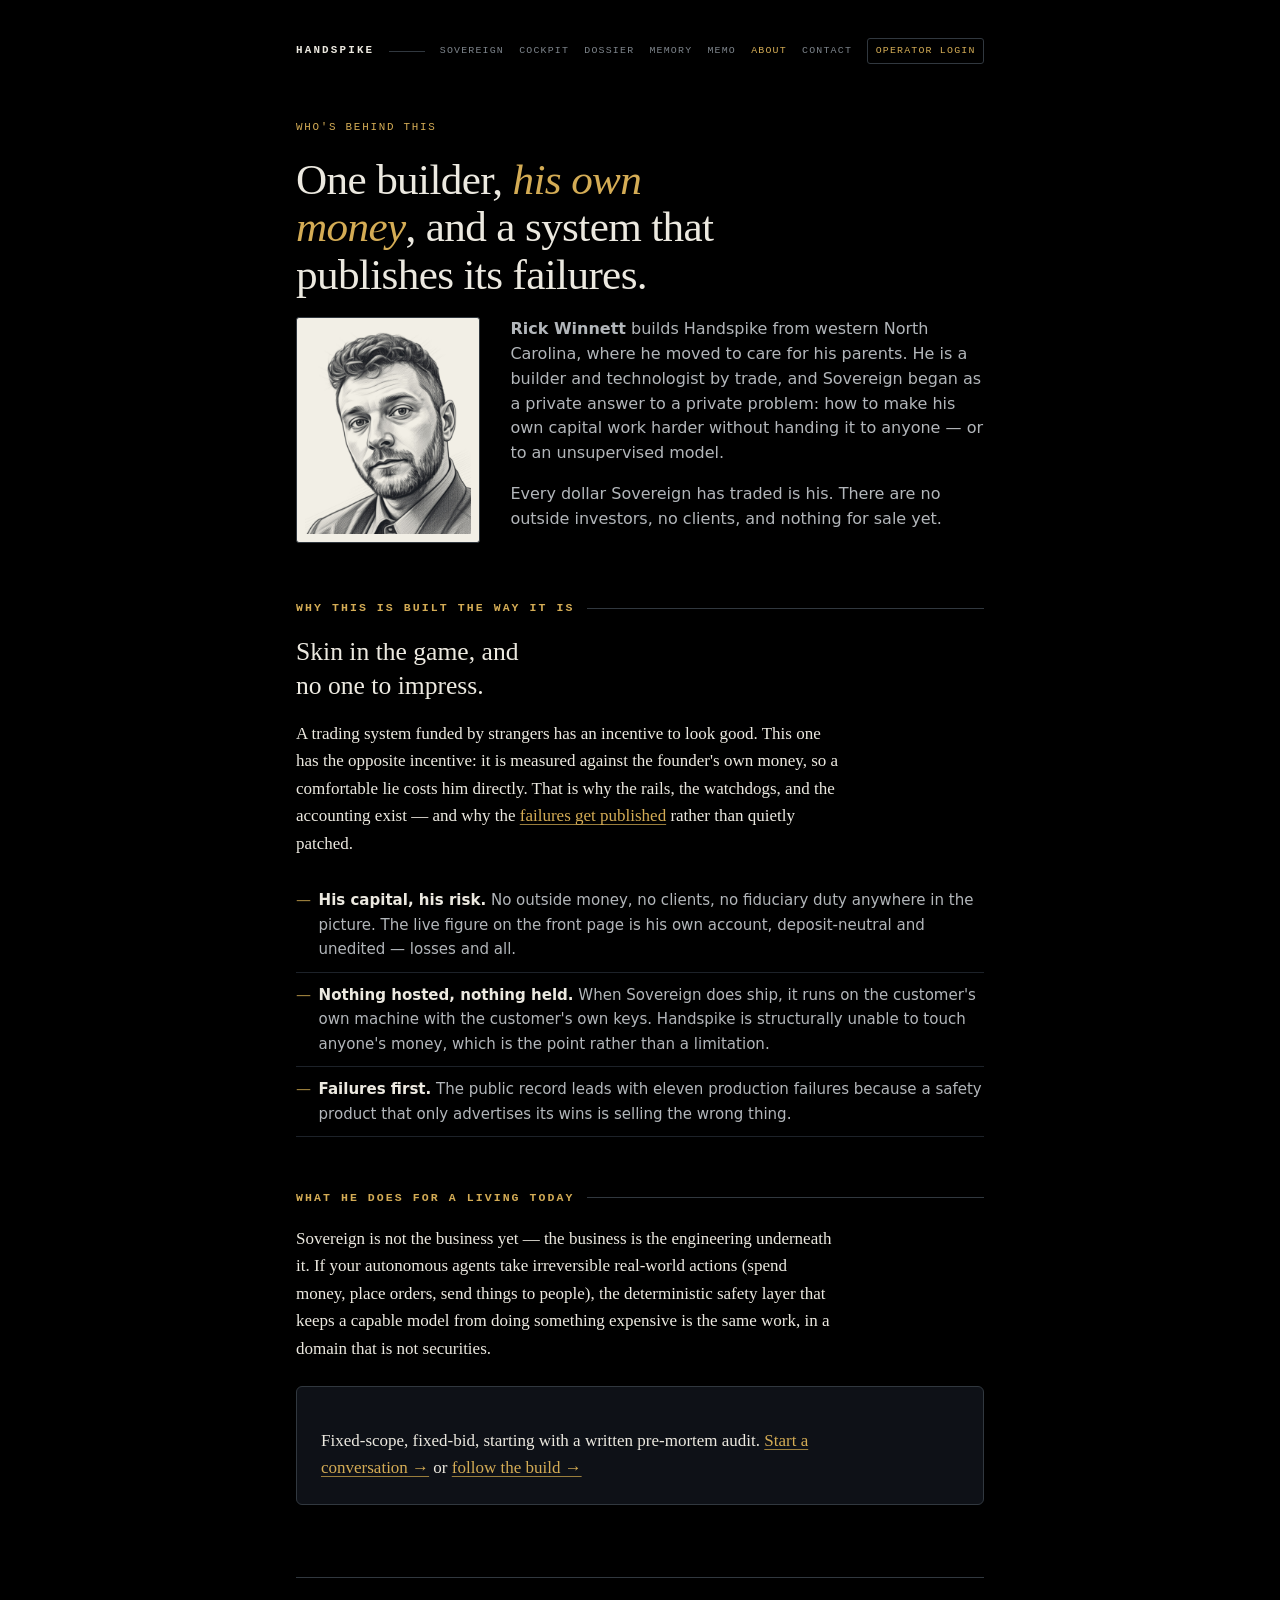
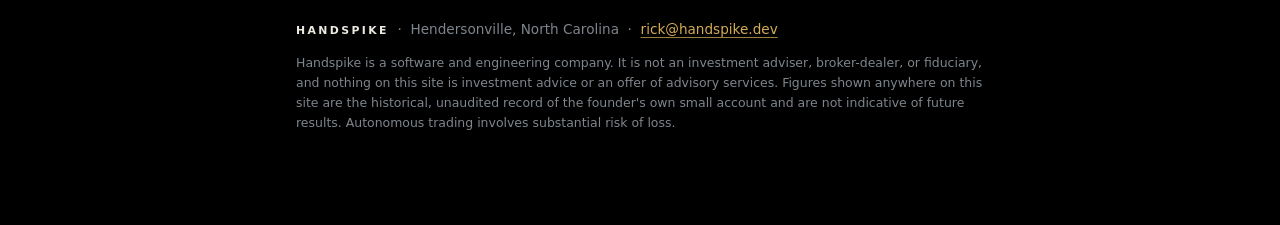
==== about.html @ ea5143a4 "site: one black ground, no light theme The site carried a cream light palette that fired off the REA" ====
<!doctype html>
<html lang="en">
<head>
<meta charset="utf-8">
<meta name="viewport" content="width=device-width, initial-scale=1">
<meta name="description" content="Who builds Handspike: one builder in western North Carolina, running Sovereign on his own money, publishing the failures.">
<meta name="author" content="Rick Winnett">
<meta property="og:title" content="Who's behind this — Handspike">
<meta property="og:description" content="One builder, his own capital, and a system that publishes its own failures.">
<meta property="og:type" content="profile">
<meta property="og:image" content="https://www.handspike.dev/img/rick-winnett.jpg">
<meta name="twitter:card" content="summary">
<link rel="icon" href="data:image/svg+xml,<svg xmlns=%22http://www.w3.org/2000/svg%22 viewBox=%220 0 100 100%22><text y=%22.9em%22 font-size=%2290%22>&#9875;</text></svg>">
<meta name="theme-color" content="#000000">
<title>Who's behind this — Handspike</title>
<style>
  /* ---------------------------------------------------------------------------
     THE GROUND IS BLACK -- one palette, no light variant, no prefers-color-scheme
     flip. This site used to carry a cream light theme that fired off the READER'S
     OS setting, which meant the owner's own machine served him a cream page while
     the cockpit, the screenshots and every design decision were dark. There is now
     exactly one look. `color-scheme:dark` is load-bearing, not decoration: without
     it a light-mode browser paints a WHITE scrollbar track and light form-control
     internals down the side of a pure-black page.

     These values are tuned FOR #000, not carried over from the old #10141a ground.
     The old --ink-3 (#6f767e) and --brass-dim (#8a7134) measured ~4.0:1 on that
     ground -- already under AA -- and dropping the ground to black without lifting
     them would have buried the footer, the smallprint and every uppercase label.
     Everything below clears 4.5:1 on black; --ink-2 clears 10:1.

     --panel is the COCKPIT's own ground (#0e1117) on purpose: a card on this site
     is the colour of the instrument it describes, and on the demo pages the
     embedded cockpit now sits flush with the chrome around it instead of floating
     on a different dark.
     --------------------------------------------------------------------------- */
  :root{
    color-scheme:dark;
    --ground:#000000;
    --panel:#0e1117;
    --ink:#ece9e0;
    --ink-2:#b2b6ba;
    --ink-3:#7e858c;
    --rule:#31383f;
    --rule-2:#1d2229;
    --brass:#d4ac55;
    --brass-dim:#9a7e3c;
    --mono-bg:#151a21;
    --measure:34rem;
  }
  ::selection{ background:var(--brass); color:#000; }
  *{ box-sizing:border-box; }
  body{
    margin:0; background:var(--ground); color:var(--ink);
    font-family:Georgia,"Iowan Old Style","Times New Roman",serif;
    font-size:17px; line-height:1.62; -webkit-font-smoothing:antialiased;
  }
  .shell{ max-width:46rem; margin:0 auto; padding:2.4rem 1.5rem 5rem; }
  p,li{ max-width:var(--measure); }
  a{ color:var(--brass); text-decoration-color:var(--brass-dim); text-underline-offset:3px; }
  a:hover{ text-decoration-thickness:2px; }

  header.mast{
    display:flex; align-items:baseline; gap:1rem; margin:0 0 3.4rem;
    font-family:ui-monospace,Consolas,"Cascadia Mono",monospace;
    font-size:.68rem; letter-spacing:.16em; text-transform:uppercase;
  }
  .mark{ color:var(--ink); font-weight:700; letter-spacing:.22em; }
  .mast .bar{ flex:1; height:1px; background:var(--rule); align-self:center; }
  .mast nav{ display:flex; gap:1.2rem; flex-wrap:wrap; }
  .mast a{ color:var(--ink-3); text-decoration:none; }
  .mast a:hover{ color:var(--brass); }
  .mast a.op{ color:var(--brass); border:1px solid var(--rule); padding:.35em .8em; border-radius:3px; }
  .mast a.op:hover{ border-color:var(--brass-dim); }

  .plate{
    font-family:ui-monospace,Consolas,"Cascadia Mono",monospace;
    font-size:.68rem; letter-spacing:.16em; text-transform:uppercase;
    color:var(--brass); margin:0 0 1.2rem;
  }
  h1{
    font-size:clamp(1.9rem,5vw,2.7rem); line-height:1.1; letter-spacing:-.015em;
    font-weight:400; margin:0 0 1.2rem; text-wrap:balance; max-width:20ch;
  }
  h1 em{ font-style:italic; color:var(--brass); }

  /* ---- the portrait ----
     Mounted like a print in a mat, not dropped in like an avatar: the drawing is a line engraving,
     and the site's whole visual argument is instrument panel and engraved plate. The paper tone is
     carried in the JPEG itself (the greyscale ramp was remapped to #1a1d21 -> #f2efe6), so the mat
     colour here only has to match it. */
  .who{ display:flex; gap:1.9rem; align-items:flex-start; flex-wrap:wrap;
        margin:0 0 2.4rem; }
  .portrait{
    flex:0 0 auto; width:11.5rem; margin:0;
    background:#f2efe6; padding:.5rem;
    border:1px solid var(--rule); border-radius:3px;
  }
  .portrait img{ display:block; width:100%; height:auto; border-radius:1px; }
  .whotext{ flex:1 1 18rem; min-width:0; }
  .whotext p:first-child{ margin-top:0; }
  .lede{ font-family:"Segoe UI",system-ui,-apple-system,sans-serif;
         font-size:1rem; color:var(--ink-2); line-height:1.55; }

  h2{
    font-family:ui-monospace,Consolas,"Cascadia Mono",monospace;
    font-size:.72rem; letter-spacing:.18em; text-transform:uppercase;
    color:var(--brass); font-weight:600; margin:3.2rem 0 1.1rem;
    display:flex; align-items:center; gap:.8rem;
  }
  h2::after{ content:""; flex:1; height:1px; background:var(--rule); }
  .big{ font-size:clamp(1.25rem,3.2vw,1.6rem); line-height:1.32; font-weight:400;
        max-width:26ch; margin:0 0 1rem; text-wrap:balance; }

  ul.rails{ list-style:none; padding:0; margin:1.3rem 0 0; }
  ul.rails li{
    padding:.68em 0 .68em 1.5em; border-bottom:1px solid var(--rule-2); position:relative;
    font-family:"Segoe UI",system-ui,sans-serif; font-size:.94rem; color:var(--ink-2);
    max-width:none;
  }
  ul.rails li::before{ content:"—"; position:absolute; left:0; color:var(--brass-dim); }
  ul.rails li strong{ color:var(--ink); font-weight:600; }

  .card{ background:var(--panel); border:1px solid var(--rule); border-radius:6px;
         padding:1.4rem 1.5rem; margin:1.5rem 0 0; }
  .card p:last-child{ margin-bottom:0; }

  footer{ margin:4.5rem 0 0; padding-top:1.6rem; border-top:1px solid var(--rule);
          font-family:"Segoe UI",system-ui,sans-serif; font-size:.85rem; color:var(--ink-3); }
  footer p{ max-width:none; }
  .fine{ font-size:.78rem; line-height:1.6; }

  @media (max-width:600px){ .mast nav{ gap:.8rem; } .shell{ padding-top:1.6rem; } }

  /* ── masthead, canonical (appended 2026-09-07 to end the per-page drift) ────────────────────
     Sized to FIT: at .62rem with .95rem gaps the eight items measure ~670px inside the 736px
     reading column, which leaves the rule bar real space instead of collapsing it to zero. */
  header.mast{ display:flex; align-items:baseline; gap:.9rem; margin:0 0 3.4rem;
    font-family:ui-monospace,Consolas,"Cascadia Mono",monospace;
    font-size:.62rem; letter-spacing:.12em; text-transform:uppercase; }
  header.mast .markwrap{ text-decoration:none; white-space:nowrap; }
  header.mast .mark{ color:var(--ink); font-weight:700; letter-spacing:.2em; font-size:.68rem; }
  /* min-width keeps the rule visible even when the row is tight — a bar that vanishes reads as a
     broken header rather than as a design that ran out of room. */
  header.mast .bar{ flex:1 1 auto; min-width:1.5rem; height:1px; background:var(--rule);
    align-self:center; }
  header.mast nav{ display:flex; gap:.95rem; flex-wrap:wrap; align-items:baseline; }
  /* nowrap is the fix for "THE / MEMO": a label may drop to the next LINE, but must never break
     in the middle of itself. */
  header.mast nav a{ color:var(--ink-3); text-decoration:none; white-space:nowrap; }
  header.mast nav a:hover{ color:var(--brass); }
  header.mast nav a.op{ color:var(--brass); border:1px solid var(--rule);
    padding:.4em .75em; border-radius:3px; }
  header.mast nav a.op:hover{ border-color:var(--brass-dim); }
  /* THE CURRENT PAGE STAYS IN THE NAV, MARKED. Both selectors, because some pages carry the class
     and some carry only the attribute. */
  header.mast nav a.cur,
  header.mast nav a[aria-current="page"]{ color:var(--brass); cursor:default; }
  @media (max-width:640px){
    header.mast{ flex-wrap:wrap; gap:.5rem; margin-bottom:2.4rem; }
    header.mast .bar{ display:none; }
    header.mast nav{ gap:.8rem .85rem; width:100%; }
  }
</style>
</head>
<body>
<div class="shell">

<header class="mast">
  <a href="/" class="markwrap"><span class="mark">HANDSPIKE</span></a>
  <span class="bar"></span>
  <nav>
    <a href="/">Sovereign</a>
    <a href="/demo/cockpit.html">Cockpit</a>
    <a href="/demo/dossier.html">Dossier</a>
    <a href="/demo/memory.html">Memory</a>
    <a href="/eleven-failures.html">Memo</a>
    <a href="/about.html" aria-current="page" class="cur">About</a>
    <a href="/contact.html">Contact</a>
    <a class="op" href="/login.html">Operator&nbsp;login</a>
  </nav>
</header>

<p class="plate">Who's behind this</p>
<h1>One builder, <em>his own money</em>, and a system that publishes its failures.</h1>

<div class="who">
  <!-- The alt text carries "portrait study" deliberately: a reader on a screen reader should learn
       this is a drawing, not a photograph, the same way a sighted reader can see it at a glance. -->
  <figure class="portrait">
    <img src="/img/rick-winnett.jpg" width="900" height="1125" decoding="async"
         alt="Rick Winnett, as a fine-line pen-and-ink portrait study: short curly hair, a full beard, an open collar under a jacket.">
  </figure>
  <div class="whotext">
    <p class="lede"><strong>Rick Winnett</strong> builds Handspike from western North Carolina,
    where he moved to care for his parents. He is a builder and technologist by trade, and Sovereign
    began as a private answer to a private problem: how to make his own capital work harder without
    handing it to anyone — or to an unsupervised model.</p>
    <p class="lede">Every dollar Sovereign has traded is his. There are no outside investors, no
    clients, and nothing for sale yet.</p>
  </div>
</div>

<section>
  <h2>Why this is built the way it is</h2>
  <p class="big">Skin in the game, and no one to impress.</p>
  <p>A trading system funded by strangers has an incentive to look good. This one has the opposite
  incentive: it is measured against the founder's own money, so a comfortable lie costs him
  directly. That is why the rails, the watchdogs, and the accounting exist — and why the
  <a href="/eleven-failures.html">failures get published</a> rather than quietly patched.</p>
  <ul class="rails">
    <li><strong>His capital, his risk.</strong> No outside money, no clients, no fiduciary duty
        anywhere in the picture. The live figure on the front page is his own account, deposit-neutral
        and unedited — losses and all.</li>
    <li><strong>Nothing hosted, nothing held.</strong> When Sovereign does ship, it runs on the
        customer's own machine with the customer's own keys. Handspike is structurally unable to
        touch anyone's money, which is the point rather than a limitation.</li>
    <li><strong>Failures first.</strong> The public record leads with eleven production failures
        because a safety product that only advertises its wins is selling the wrong thing.</li>
  </ul>
</section>

<section>
  <h2>What he does for a living today</h2>
  <p>Sovereign is not the business yet — the business is the engineering underneath it. If your
  autonomous agents take irreversible real-world actions (spend money, place orders, send things to
  people), the deterministic safety layer that keeps a capable model from doing something expensive
  is the same work, in a domain that is not securities.</p>
  <div class="card">
    <p>Fixed-scope, fixed-bid, starting with a written pre-mortem audit.
    <a href="/contact.html">Start a conversation&nbsp;&rarr;</a> or
    <a href="/signup.html">follow the build&nbsp;&rarr;</a></p>
  </div>
</section>

<footer>
  <p><span class="mark" style="font-size:.68rem;">HANDSPIKE</span> &nbsp;·&nbsp; Hendersonville, North Carolina &nbsp;·&nbsp; <a href="mailto:rick@handspike.dev">rick@handspike.dev</a></p>
  <p class="fine">Handspike is a software and engineering company. It is not an investment adviser,
  broker-dealer, or fiduciary, and nothing on this site is investment advice or an offer of advisory
  services. Figures shown anywhere on this site are the historical, unaudited record of the founder's
  own small account and are not indicative of future results. Autonomous trading involves substantial
  risk of loss.</p>
</footer>

</div>
</body>
</html>
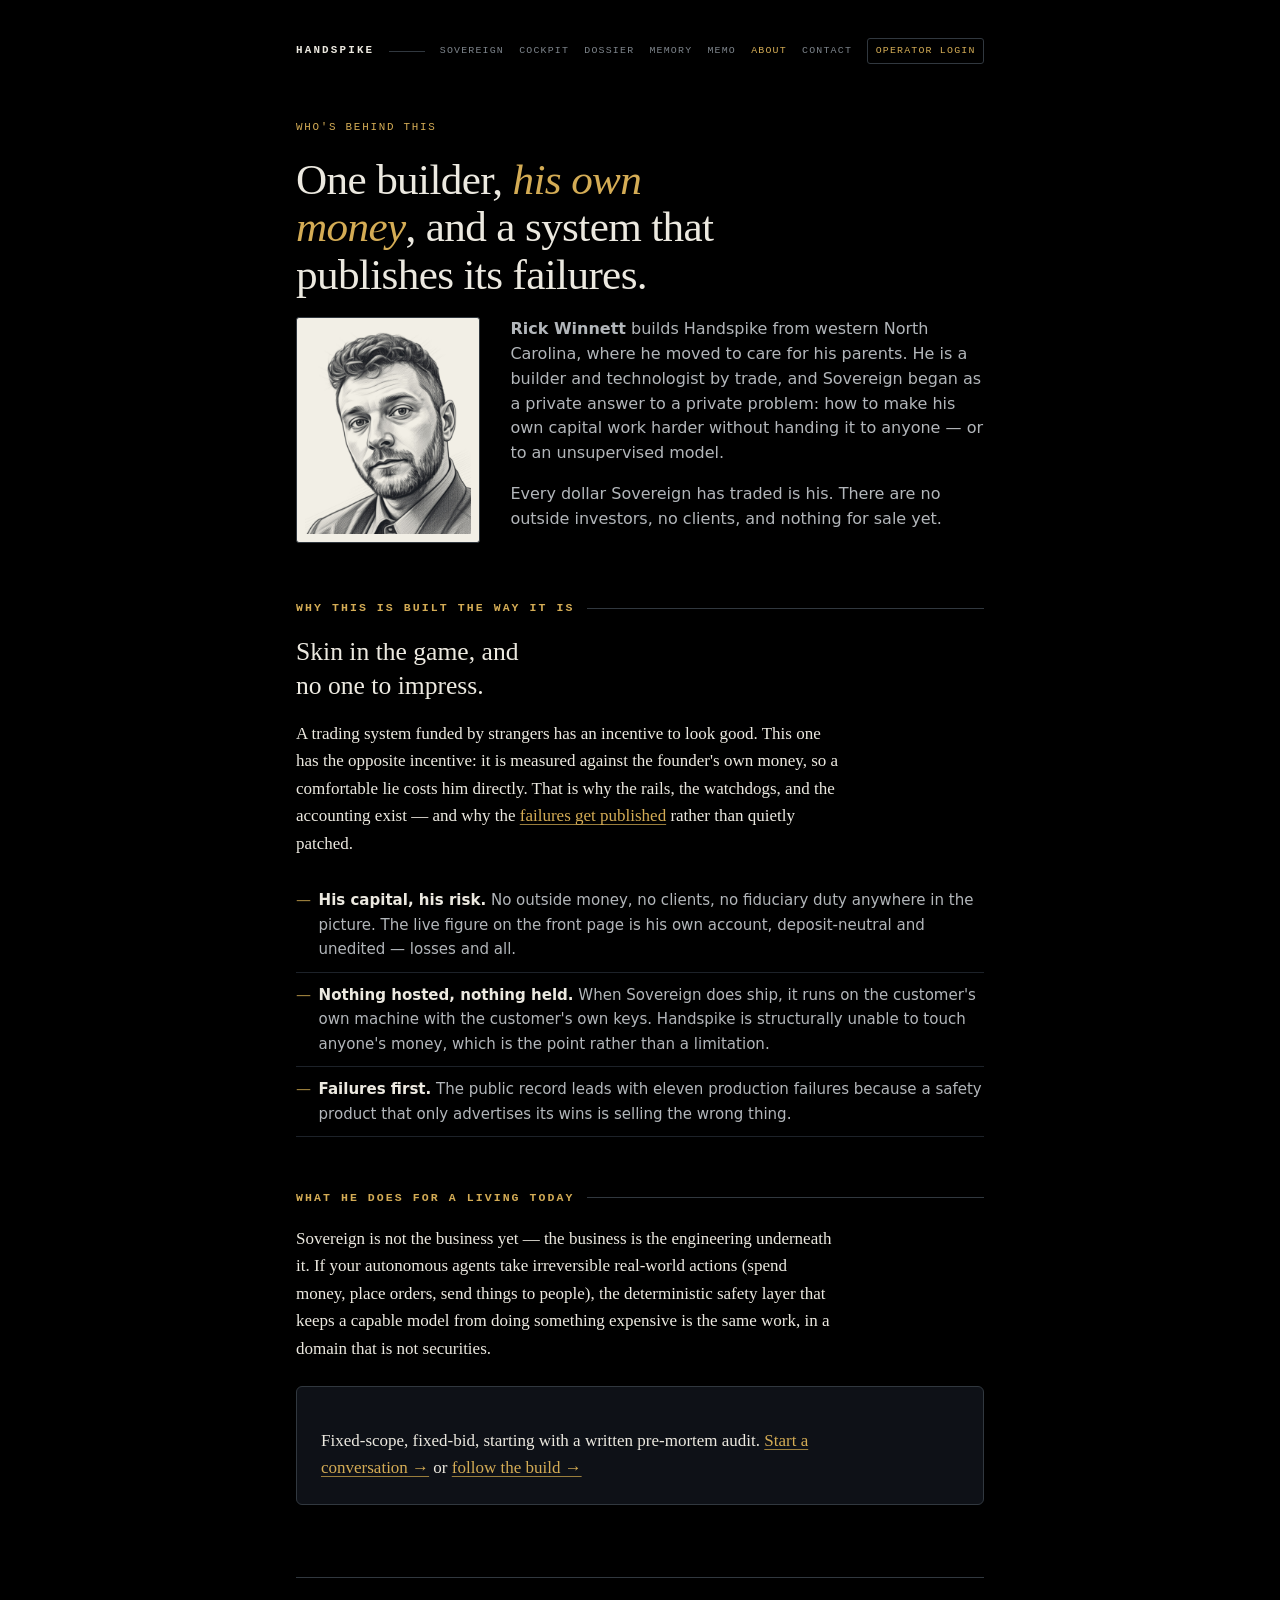
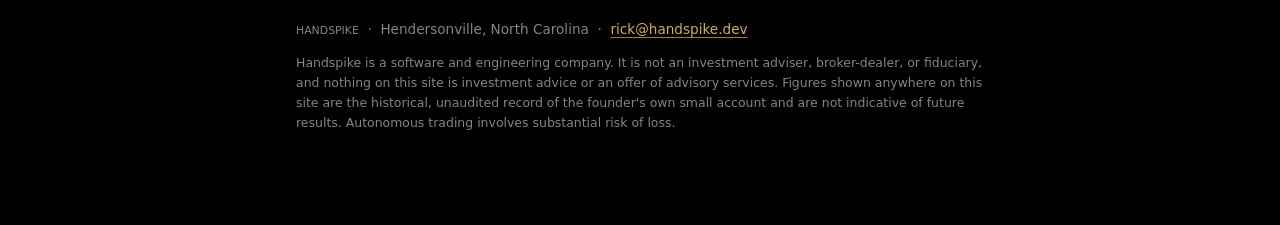
==== commit 0da9884c: "site: extract the shared chrome to site.css Every page carried its own copy of the palette, the rese" ====
--- a/about.html
+++ b/about.html
@@ -13,65 +13,8 @@
 <link rel="icon" href="data:image/svg+xml,<svg xmlns=%22http://www.w3.org/2000/svg%22 viewBox=%220 0 100 100%22><text y=%22.9em%22 font-size=%2290%22>&#9875;</text></svg>">
 <meta name="theme-color" content="#000000">
 <title>Who's behind this — Handspike</title>
+<link rel="stylesheet" href="/site.css">
 <style>
-  /* ---------------------------------------------------------------------------
-     THE GROUND IS BLACK -- one palette, no light variant, no prefers-color-scheme
-     flip. This site used to carry a cream light theme that fired off the READER'S
-     OS setting, which meant the owner's own machine served him a cream page while
-     the cockpit, the screenshots and every design decision were dark. There is now
-     exactly one look. `color-scheme:dark` is load-bearing, not decoration: without
-     it a light-mode browser paints a WHITE scrollbar track and light form-control
-     internals down the side of a pure-black page.
-
-     These values are tuned FOR #000, not carried over from the old #10141a ground.
-     The old --ink-3 (#6f767e) and --brass-dim (#8a7134) measured ~4.0:1 on that
-     ground -- already under AA -- and dropping the ground to black without lifting
-     them would have buried the footer, the smallprint and every uppercase label.
-     Everything below clears 4.5:1 on black; --ink-2 clears 10:1.
-
-     --panel is the COCKPIT's own ground (#0e1117) on purpose: a card on this site
-     is the colour of the instrument it describes, and on the demo pages the
-     embedded cockpit now sits flush with the chrome around it instead of floating
-     on a different dark.
-     --------------------------------------------------------------------------- */
-  :root{
-    color-scheme:dark;
-    --ground:#000000;
-    --panel:#0e1117;
-    --ink:#ece9e0;
-    --ink-2:#b2b6ba;
-    --ink-3:#7e858c;
-    --rule:#31383f;
-    --rule-2:#1d2229;
-    --brass:#d4ac55;
-    --brass-dim:#9a7e3c;
-    --mono-bg:#151a21;
-    --measure:34rem;
-  }
-  ::selection{ background:var(--brass); color:#000; }
-  *{ box-sizing:border-box; }
-  body{
-    margin:0; background:var(--ground); color:var(--ink);
-    font-family:Georgia,"Iowan Old Style","Times New Roman",serif;
-    font-size:17px; line-height:1.62; -webkit-font-smoothing:antialiased;
-  }
-  .shell{ max-width:46rem; margin:0 auto; padding:2.4rem 1.5rem 5rem; }
-  p,li{ max-width:var(--measure); }
-  a{ color:var(--brass); text-decoration-color:var(--brass-dim); text-underline-offset:3px; }
-  a:hover{ text-decoration-thickness:2px; }
-
-  header.mast{
-    display:flex; align-items:baseline; gap:1rem; margin:0 0 3.4rem;
-    font-family:ui-monospace,Consolas,"Cascadia Mono",monospace;
-    font-size:.68rem; letter-spacing:.16em; text-transform:uppercase;
-  }
-  .mark{ color:var(--ink); font-weight:700; letter-spacing:.22em; }
-  .mast .bar{ flex:1; height:1px; background:var(--rule); align-self:center; }
-  .mast nav{ display:flex; gap:1.2rem; flex-wrap:wrap; }
-  .mast a{ color:var(--ink-3); text-decoration:none; }
-  .mast a:hover{ color:var(--brass); }
-  .mast a.op{ color:var(--brass); border:1px solid var(--rule); padding:.35em .8em; border-radius:3px; }
-  .mast a.op:hover{ border-color:var(--brass-dim); }
 
   .plate{
     font-family:ui-monospace,Consolas,"Cascadia Mono",monospace;
@@ -125,43 +68,9 @@
          padding:1.4rem 1.5rem; margin:1.5rem 0 0; }
   .card p:last-child{ margin-bottom:0; }
 
-  footer{ margin:4.5rem 0 0; padding-top:1.6rem; border-top:1px solid var(--rule);
-          font-family:"Segoe UI",system-ui,sans-serif; font-size:.85rem; color:var(--ink-3); }
-  footer p{ max-width:none; }
-  .fine{ font-size:.78rem; line-height:1.6; }
+  @media (max-width:600px){ .shell{ padding-top:1.6rem; } }
 
-  @media (max-width:600px){ .mast nav{ gap:.8rem; } .shell{ padding-top:1.6rem; } }
-
-  /* ── masthead, canonical (appended 2026-09-07 to end the per-page drift) ────────────────────
-     Sized to FIT: at .62rem with .95rem gaps the eight items measure ~670px inside the 736px
-     reading column, which leaves the rule bar real space instead of collapsing it to zero. */
-  header.mast{ display:flex; align-items:baseline; gap:.9rem; margin:0 0 3.4rem;
-    font-family:ui-monospace,Consolas,"Cascadia Mono",monospace;
-    font-size:.62rem; letter-spacing:.12em; text-transform:uppercase; }
-  header.mast .markwrap{ text-decoration:none; white-space:nowrap; }
-  header.mast .mark{ color:var(--ink); font-weight:700; letter-spacing:.2em; font-size:.68rem; }
-  /* min-width keeps the rule visible even when the row is tight — a bar that vanishes reads as a
-     broken header rather than as a design that ran out of room. */
-  header.mast .bar{ flex:1 1 auto; min-width:1.5rem; height:1px; background:var(--rule);
-    align-self:center; }
-  header.mast nav{ display:flex; gap:.95rem; flex-wrap:wrap; align-items:baseline; }
-  /* nowrap is the fix for "THE / MEMO": a label may drop to the next LINE, but must never break
-     in the middle of itself. */
-  header.mast nav a{ color:var(--ink-3); text-decoration:none; white-space:nowrap; }
-  header.mast nav a:hover{ color:var(--brass); }
-  header.mast nav a.op{ color:var(--brass); border:1px solid var(--rule);
-    padding:.4em .75em; border-radius:3px; }
-  header.mast nav a.op:hover{ border-color:var(--brass-dim); }
-  /* THE CURRENT PAGE STAYS IN THE NAV, MARKED. Both selectors, because some pages carry the class
-     and some carry only the attribute. */
-  header.mast nav a.cur,
-  header.mast nav a[aria-current="page"]{ color:var(--brass); cursor:default; }
-  @media (max-width:640px){
-    header.mast{ flex-wrap:wrap; gap:.5rem; margin-bottom:2.4rem; }
-    header.mast .bar{ display:none; }
-    header.mast nav{ gap:.8rem .85rem; width:100%; }
-  }
-</style>
+                      </style>
 </head>
 <body>
 <div class="shell">
--- a/site.css
+++ b/site.css
@@ -0,0 +1,106 @@
+/* ==================================================================================================
+   site.css — THE SHARED CHROME FOR handspike.dev
+   ==================================================================================================
+
+   WHY THIS FILE EXISTS. Every page used to carry its own copy of the palette, the reset, the body
+   rules, the masthead and the footer inline. Ten copies of one design, and they drifted — the
+   masthead broke twice for exactly that reason. The 2026-09-07 fix appended a block labelled
+   "masthead, canonical (appended to end the per-page drift)" to all ten pages, but never deleted the
+   older masthead it was overriding, so each page then carried TWO mastheads: a dead `.mast`-prefixed
+   layer and the live `header.mast` one on top of it. `header.mast{` appeared SEVENTEEN times across
+   ten files. Extracting it here was the only way to make "canonical" true rather than aspirational.
+
+   THE RULE THIS FILE ESTABLISHES: chrome lives here, page-specific styling stays inline. This is
+   linked BEFORE each page's own <style>, so anything a page genuinely needs to differ on it simply
+   restates — no !important, no specificity games. Three pages legitimately differ and do exactly
+   that: login re-centres <body> as a grid and re-sizes .fine, and eleven-failures.html carries its
+   own accent (--signal) and a taller .shell.
+
+   WHAT MUST NOT HAPPEN AGAIN: do not paste a masthead into a page. If the header needs to change, it
+   changes HERE, once. A rule in this file that a page overrides is fine and visible; a second copy of
+   this file's rules inside a page is the defect that cost two outages.
+   ================================================================================================== */
+
+/* --------------------------------------------------------------------------------------------------
+   THE GROUND IS BLACK — one palette, no light variant, no prefers-color-scheme flip. The site used to
+   carry a cream light theme wired to the READER's OS setting, so the owner's own machine served him a
+   cream page while the cockpit and every screenshot were dark. There is now exactly one look.
+
+   `color-scheme:dark` is load-bearing, not decoration: without it a light-mode browser paints a WHITE
+   scrollbar track and light form-control internals down the side of a pure-black page.
+
+   These values are tuned FOR #000, not carried over from the old #10141a ground. The old --ink-3
+   (#6f767e) and --brass-dim (#8a7134) measured ~4.0:1 on that ground — already under AA — and
+   dropping the ground to black without lifting them would have buried the footer, the smallprint and
+   every uppercase label. Everything below clears 4.5:1 on black; --ink-2 clears 10:1.
+
+   --panel is the COCKPIT's own ground (#0e1117) on purpose: a card on this site is the colour of the
+   instrument it describes, and on the demo pages the embedded cockpit sits flush with the chrome
+   around it instead of floating on a different dark.
+   -------------------------------------------------------------------------------------------------- */
+:root{
+  color-scheme:dark;
+  --ground:#000000;
+  --panel:#0e1117;
+  --ink:#ece9e0;
+  --ink-2:#b2b6ba;
+  --ink-3:#7e858c;
+  --rule:#31383f;
+  --rule-2:#1d2229;
+  --brass:#d4ac55;
+  --brass-dim:#9a7e3c;
+  --mono-bg:#151a21;
+  --measure:34rem;
+}
+::selection{ background:var(--brass); color:#000; }
+
+*{ box-sizing:border-box; }
+
+body{
+  margin:0; background:var(--ground); color:var(--ink);
+  font-family:Georgia,"Iowan Old Style","Times New Roman",serif;
+  font-size:17px; line-height:1.62;
+  -webkit-font-smoothing:antialiased;
+}
+.shell{ max-width:46rem; margin:0 auto; padding:2.4rem 1.5rem 5rem; }
+p,li{ max-width:var(--measure); }
+a{ color:var(--brass); text-decoration-color:var(--brass-dim); text-underline-offset:3px; }
+a:hover{ text-decoration-thickness:2px; }
+
+/* --------------------------------------------------------------------------------------------------
+   MASTHEAD — canonical, and now canonical in the only sense that matters: there is one copy.
+   Sized to FIT: at .62rem with .95rem gaps the eight items measure ~670px inside the 736px reading
+   column, which leaves the rule bar real space instead of collapsing it to zero.
+   -------------------------------------------------------------------------------------------------- */
+header.mast{ display:flex; align-items:baseline; gap:.9rem; margin:0 0 3.4rem;
+  font-family:ui-monospace,Consolas,"Cascadia Mono",monospace;
+  font-size:.62rem; letter-spacing:.12em; text-transform:uppercase; }
+header.mast .markwrap{ text-decoration:none; white-space:nowrap; }
+header.mast .mark{ color:var(--ink); font-weight:700; letter-spacing:.2em; font-size:.68rem; }
+/* min-width keeps the rule visible even when the row is tight — a bar that vanishes reads as a broken
+   header rather than as a design that ran out of room. */
+header.mast .bar{ flex:1 1 auto; min-width:1.5rem; height:1px; background:var(--rule);
+  align-self:center; }
+header.mast nav{ display:flex; gap:.95rem; flex-wrap:wrap; align-items:baseline; }
+/* nowrap is the fix for "THE / MEMO": a label may drop to the next LINE, but must never break in the
+   middle of itself. */
+header.mast nav a{ color:var(--ink-3); text-decoration:none; white-space:nowrap; }
+header.mast nav a:hover{ color:var(--brass); }
+header.mast nav a.op{ color:var(--brass); border:1px solid var(--rule);
+  padding:.4em .75em; border-radius:3px; }
+header.mast nav a.op:hover{ border-color:var(--brass-dim); }
+/* THE CURRENT PAGE STAYS IN THE NAV, MARKED. Both selectors, because some pages carry the class and
+   some carry only the attribute. */
+header.mast nav a.cur,
+header.mast nav a[aria-current="page"]{ color:var(--brass); cursor:default; }
+@media (max-width:640px){
+  header.mast{ flex-wrap:wrap; gap:.5rem; margin-bottom:2.4rem; }
+  header.mast .bar{ display:none; }
+  header.mast nav{ gap:.8rem .85rem; width:100%; }
+}
+
+/* ---- footer ---- */
+footer{ margin:4.5rem 0 0; padding-top:1.6rem; border-top:1px solid var(--rule);
+        font-family:"Segoe UI",system-ui,sans-serif; font-size:.85rem; color:var(--ink-3); }
+footer p{ max-width:none; }
+.fine{ font-size:.78rem; line-height:1.6; }
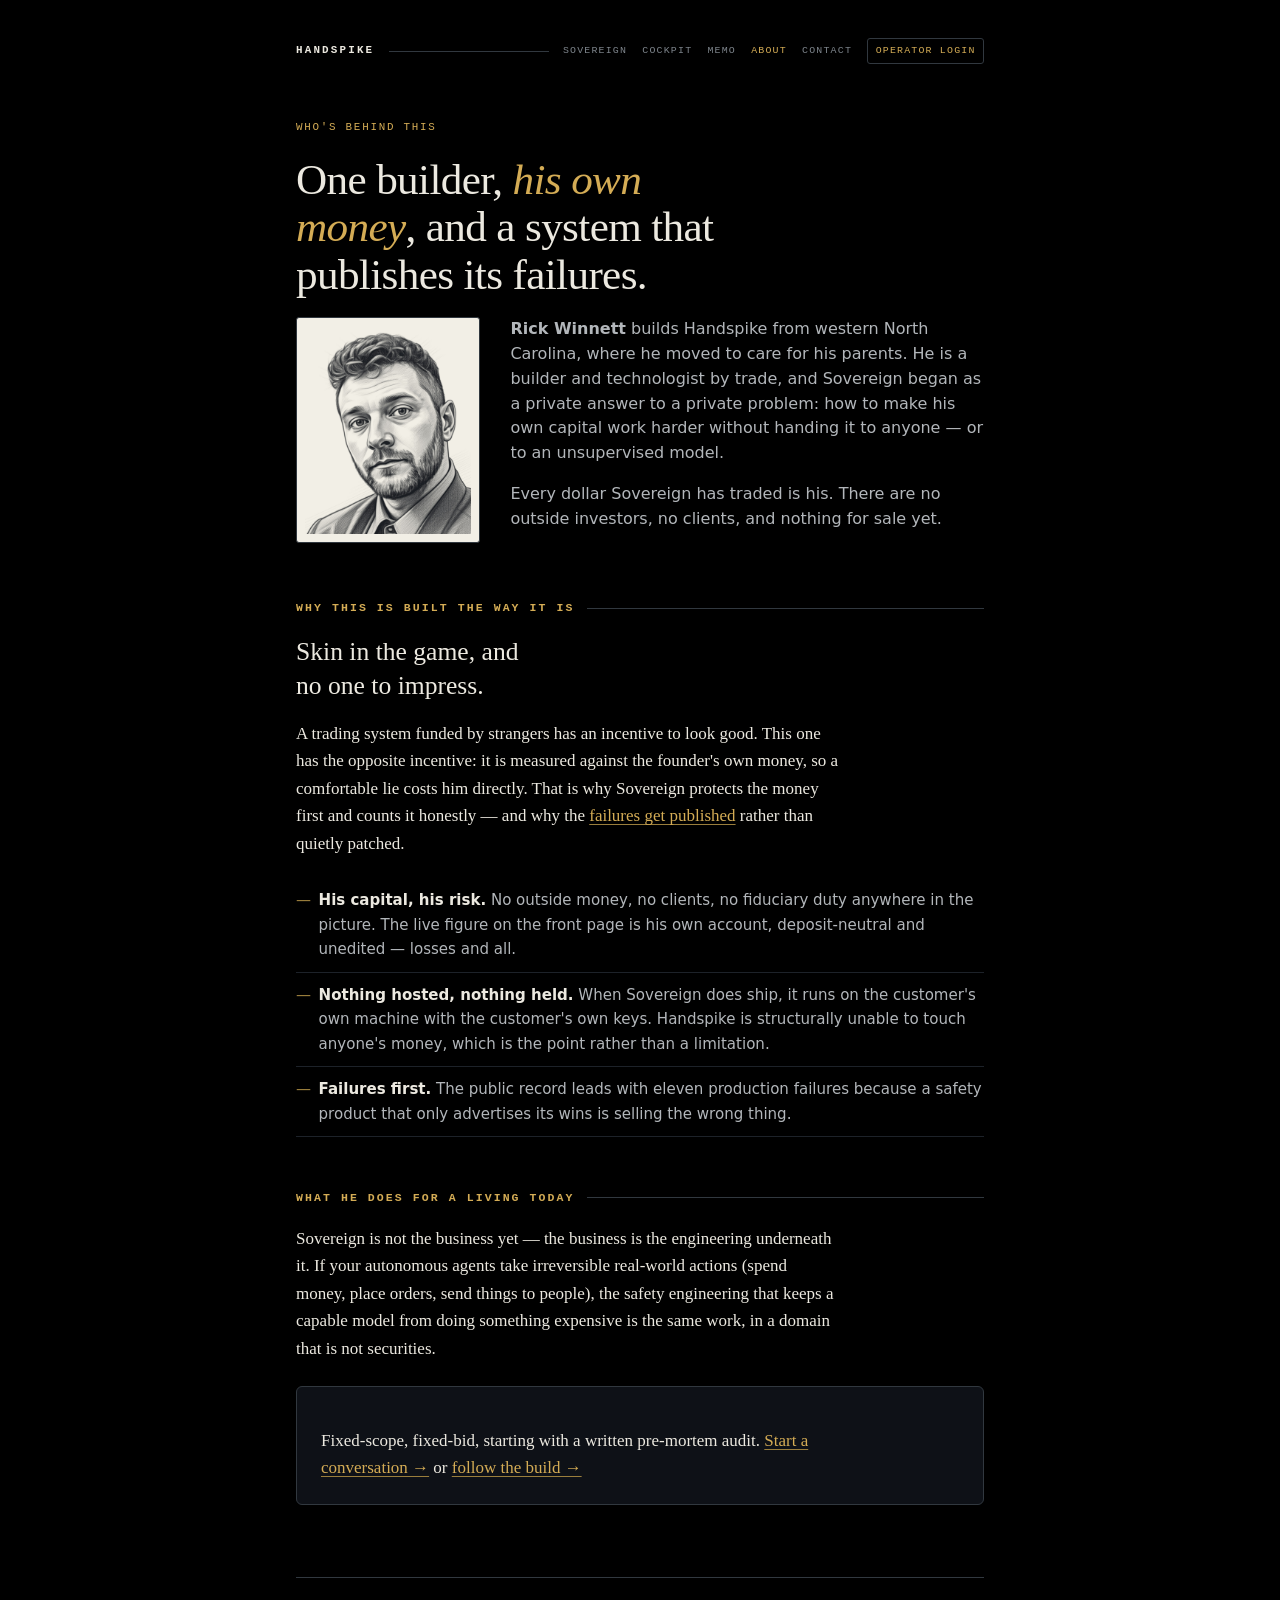
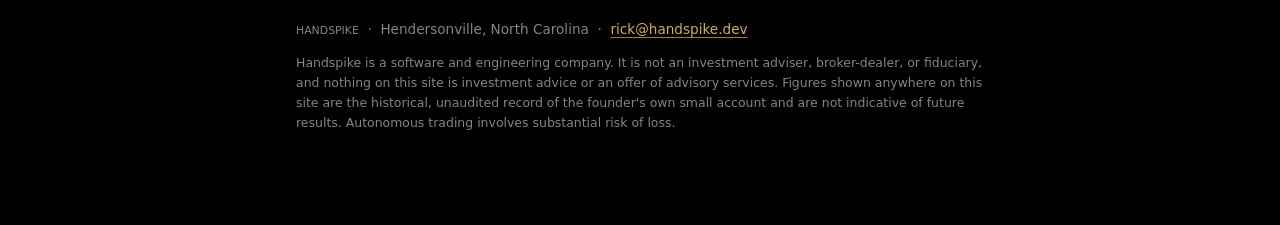
==== commit 490a99af: "Handspike site (history consolidated 2026-10-11 by the owner's word: earlier revisions carried dolla" ====
--- a/about.html
+++ b/about.html
@@ -10,7 +10,7 @@
 <meta property="og:type" content="profile">
 <meta property="og:image" content="https://www.handspike.dev/img/rick-winnett.jpg">
 <meta name="twitter:card" content="summary">
-<link rel="icon" href="data:image/svg+xml,<svg xmlns=%22http://www.w3.org/2000/svg%22 viewBox=%220 0 100 100%22><text y=%22.9em%22 font-size=%2290%22>&#9875;</text></svg>">
+<link rel="icon" href="data:image/svg+xml,<svg xmlns=%22http://www.w3.org/2000/svg%22 viewBox=%220 0 100 100%22><path d=%22M18 12h16v30h32V12h16v76H66V58H34v30H18z%22 fill=%22%232f6fed%22/></svg>">
 <meta name="theme-color" content="#000000">
 <title>Who's behind this — Handspike</title>
 <link rel="stylesheet" href="/site.css">
@@ -81,8 +81,6 @@
   <nav>
     <a href="/">Sovereign</a>
     <a href="/demo/cockpit.html">Cockpit</a>
-    <a href="/demo/dossier.html">Dossier</a>
-    <a href="/demo/memory.html">Memory</a>
     <a href="/eleven-failures.html">Memo</a>
     <a href="/about.html" aria-current="page" class="cur">About</a>
     <a href="/contact.html">Contact</a>
@@ -115,7 +113,7 @@
   <p class="big">Skin in the game, and no one to impress.</p>
   <p>A trading system funded by strangers has an incentive to look good. This one has the opposite
   incentive: it is measured against the founder's own money, so a comfortable lie costs him
-  directly. That is why the rails, the watchdogs, and the accounting exist — and why the
+  directly. That is why Sovereign protects the money first and counts it honestly — and why the
   <a href="/eleven-failures.html">failures get published</a> rather than quietly patched.</p>
   <ul class="rails">
     <li><strong>His capital, his risk.</strong> No outside money, no clients, no fiduciary duty
@@ -133,7 +131,7 @@
   <h2>What he does for a living today</h2>
   <p>Sovereign is not the business yet — the business is the engineering underneath it. If your
   autonomous agents take irreversible real-world actions (spend money, place orders, send things to
-  people), the deterministic safety layer that keeps a capable model from doing something expensive
+  people), the safety engineering that keeps a capable model from doing something expensive
   is the same work, in a domain that is not securities.</p>
   <div class="card">
     <p>Fixed-scope, fixed-bid, starting with a written pre-mortem audit.
@@ -143,7 +141,7 @@
 </section>
 
 <footer>
-  <p><span class="mark" style="font-size:.68rem;">HANDSPIKE</span> &nbsp;·&nbsp; Hendersonville, North Carolina &nbsp;·&nbsp; <a href="mailto:rick@handspike.dev">rick@handspike.dev</a></p>
+  <p><span class="mark" style="font-size:.68rem;">HANDSPIKE</span> &nbsp;·&nbsp; Hendersonville, North Carolina &nbsp;·&nbsp; <a href="mailto:rick@handspike.dev">rick@handspike.dev</a><span id="visitors" hidden></span></p>
   <p class="fine">Handspike is a software and engineering company. It is not an investment adviser,
   broker-dealer, or fiduciary, and nothing on this site is investment advice or an offer of advisory
   services. Figures shown anywhere on this site are the historical, unaudited record of the founder's
@@ -152,5 +150,6 @@
 </footer>
 
 </div>
+<script src="/visitors.js" defer></script>
 </body>
 </html>
--- a/site.css
+++ b/site.css
@@ -103,4 +103,18 @@
 footer{ margin:4.5rem 0 0; padding-top:1.6rem; border-top:1px solid var(--rule);
         font-family:"Segoe UI",system-ui,sans-serif; font-size:.85rem; color:var(--ink-3); }
 footer p{ max-width:none; }
+
+/* The visitor count, appended to the colophon line by visitors.js. It inherits the footer's colour
+   and size on purpose — this is a footnote about the site, not a metric about the account, and
+   nothing here should compete with the live return badge at the top of the page.
+
+   tabular-nums is the one thing it genuinely needs: the figure grows a digit at a time and, in a
+   proportional face, "1,199" and "1,200" are different widths. Every page load would nudge the line
+   ending sideways.
+
+   It carries the `hidden` attribute in the markup and only ever loses it once a real number has
+   arrived, so a page whose counter is unreachable renders as though the counter were never there. */
+#visitors{ font-variant-numeric:tabular-nums; cursor:help; }
+#visitors[hidden]{ display:none; }
+
 .fine{ font-size:.78rem; line-height:1.6; }
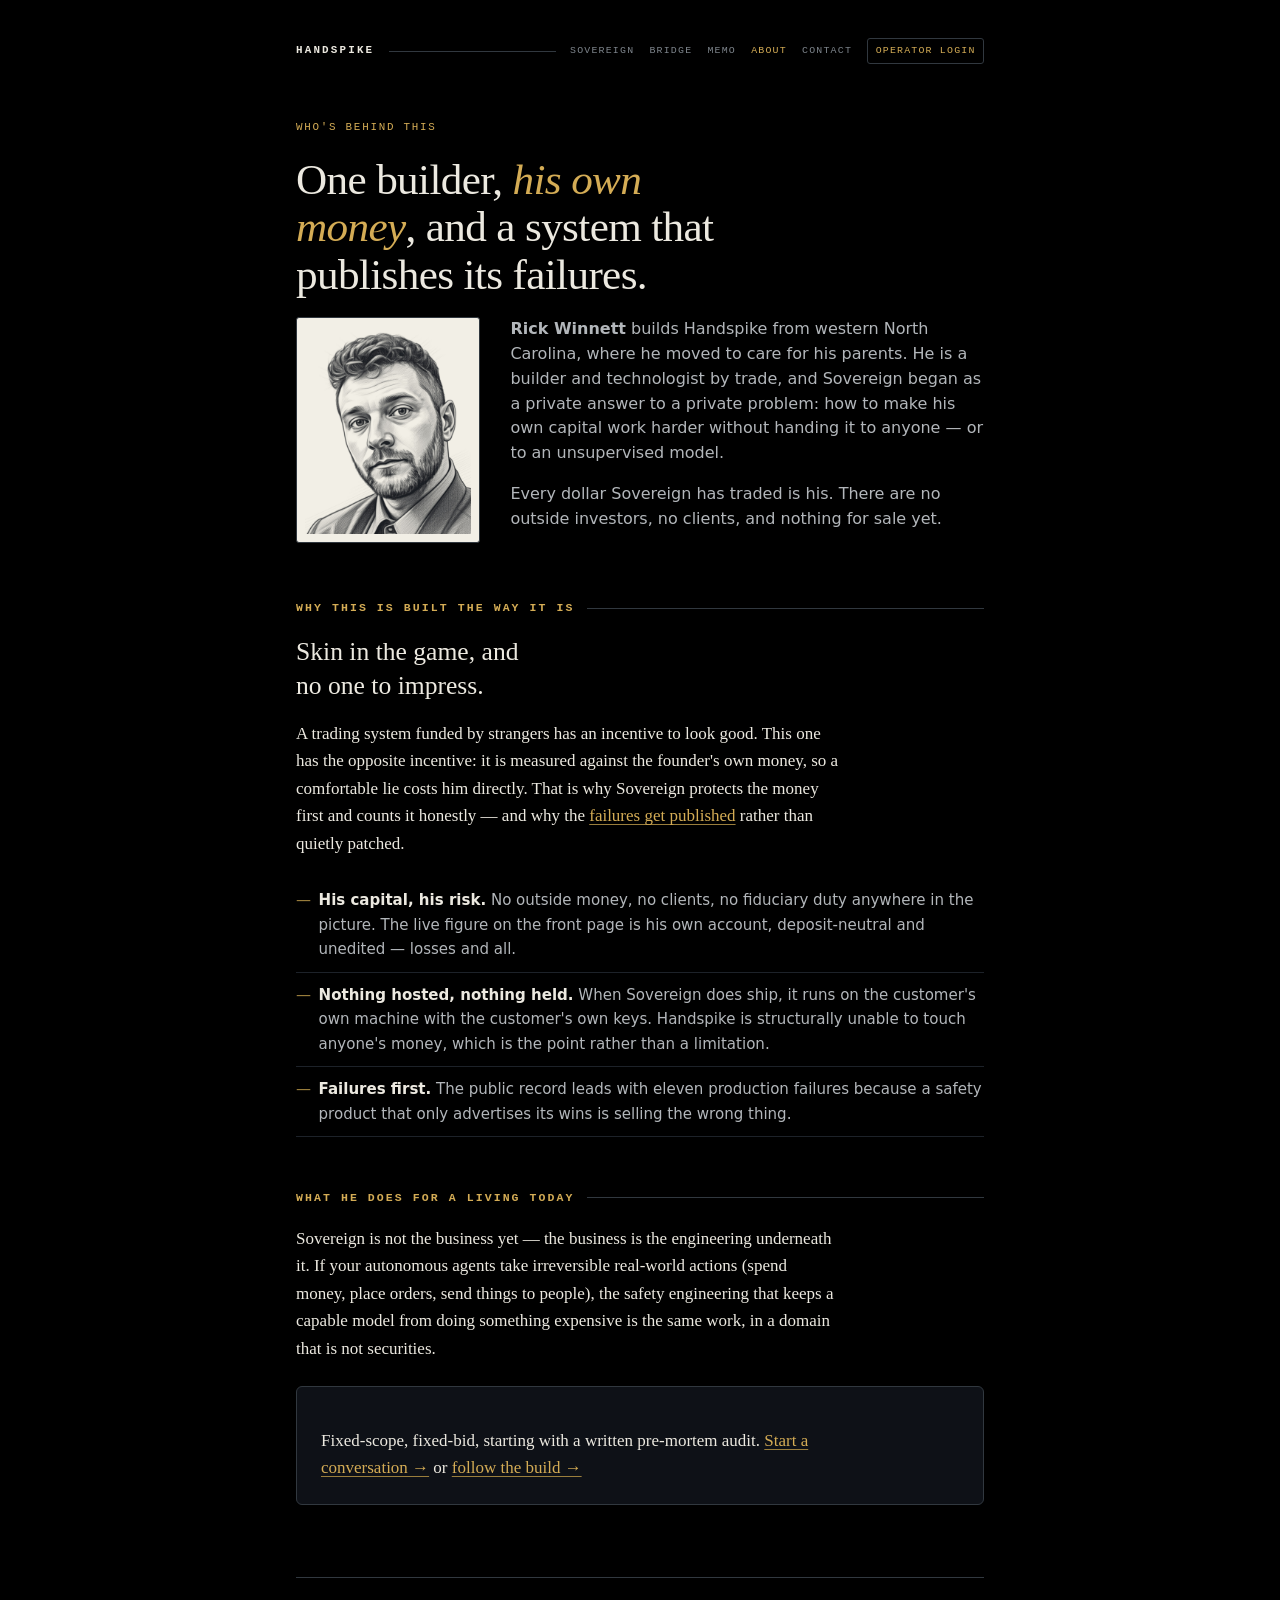
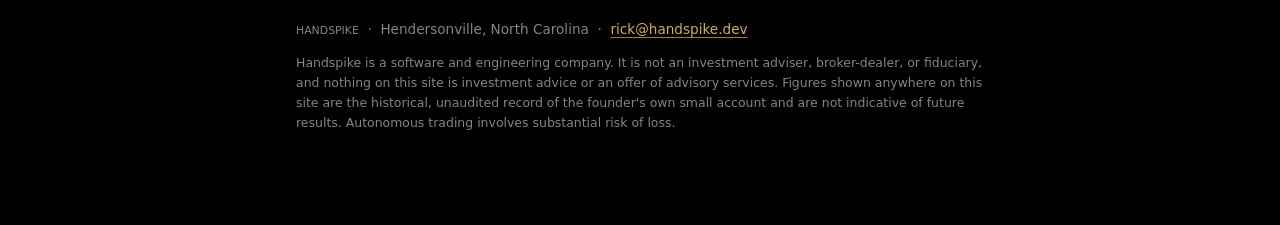
==== commit df816493: "rename: the cockpit is the Bridge (owner 10/29, "Full rename, code too") The owner renamed his opera" ====
--- a/about.html
+++ b/about.html
@@ -80,7 +80,7 @@
   <span class="bar"></span>
   <nav>
     <a href="/">Sovereign</a>
-    <a href="/demo/cockpit.html">Cockpit</a>
+    <a href="/demo/bridge.html">Bridge</a>
     <a href="/eleven-failures.html">Memo</a>
     <a href="/about.html" aria-current="page" class="cur">About</a>
     <a href="/contact.html">Contact</a>
--- a/site.css
+++ b/site.css
@@ -24,7 +24,7 @@
 /* --------------------------------------------------------------------------------------------------
    THE GROUND IS BLACK — one palette, no light variant, no prefers-color-scheme flip. The site used to
    carry a cream light theme wired to the READER's OS setting, so the owner's own machine served him a
-   cream page while the cockpit and every screenshot were dark. There is now exactly one look.
+   cream page while the Bridge and every screenshot were dark. There is now exactly one look.
 
    `color-scheme:dark` is load-bearing, not decoration: without it a light-mode browser paints a WHITE
    scrollbar track and light form-control internals down the side of a pure-black page.
@@ -34,8 +34,8 @@
    dropping the ground to black without lifting them would have buried the footer, the smallprint and
    every uppercase label. Everything below clears 4.5:1 on black; --ink-2 clears 10:1.
 
-   --panel is the COCKPIT's own ground (#0e1117) on purpose: a card on this site is the colour of the
-   instrument it describes, and on the demo pages the embedded cockpit sits flush with the chrome
+   --panel is the BRIDGE's own ground (#0e1117) on purpose: a card on this site is the colour of the
+   instrument it describes, and on the demo pages the embedded Bridge sits flush with the chrome
    around it instead of floating on a different dark.
    -------------------------------------------------------------------------------------------------- */
 :root{
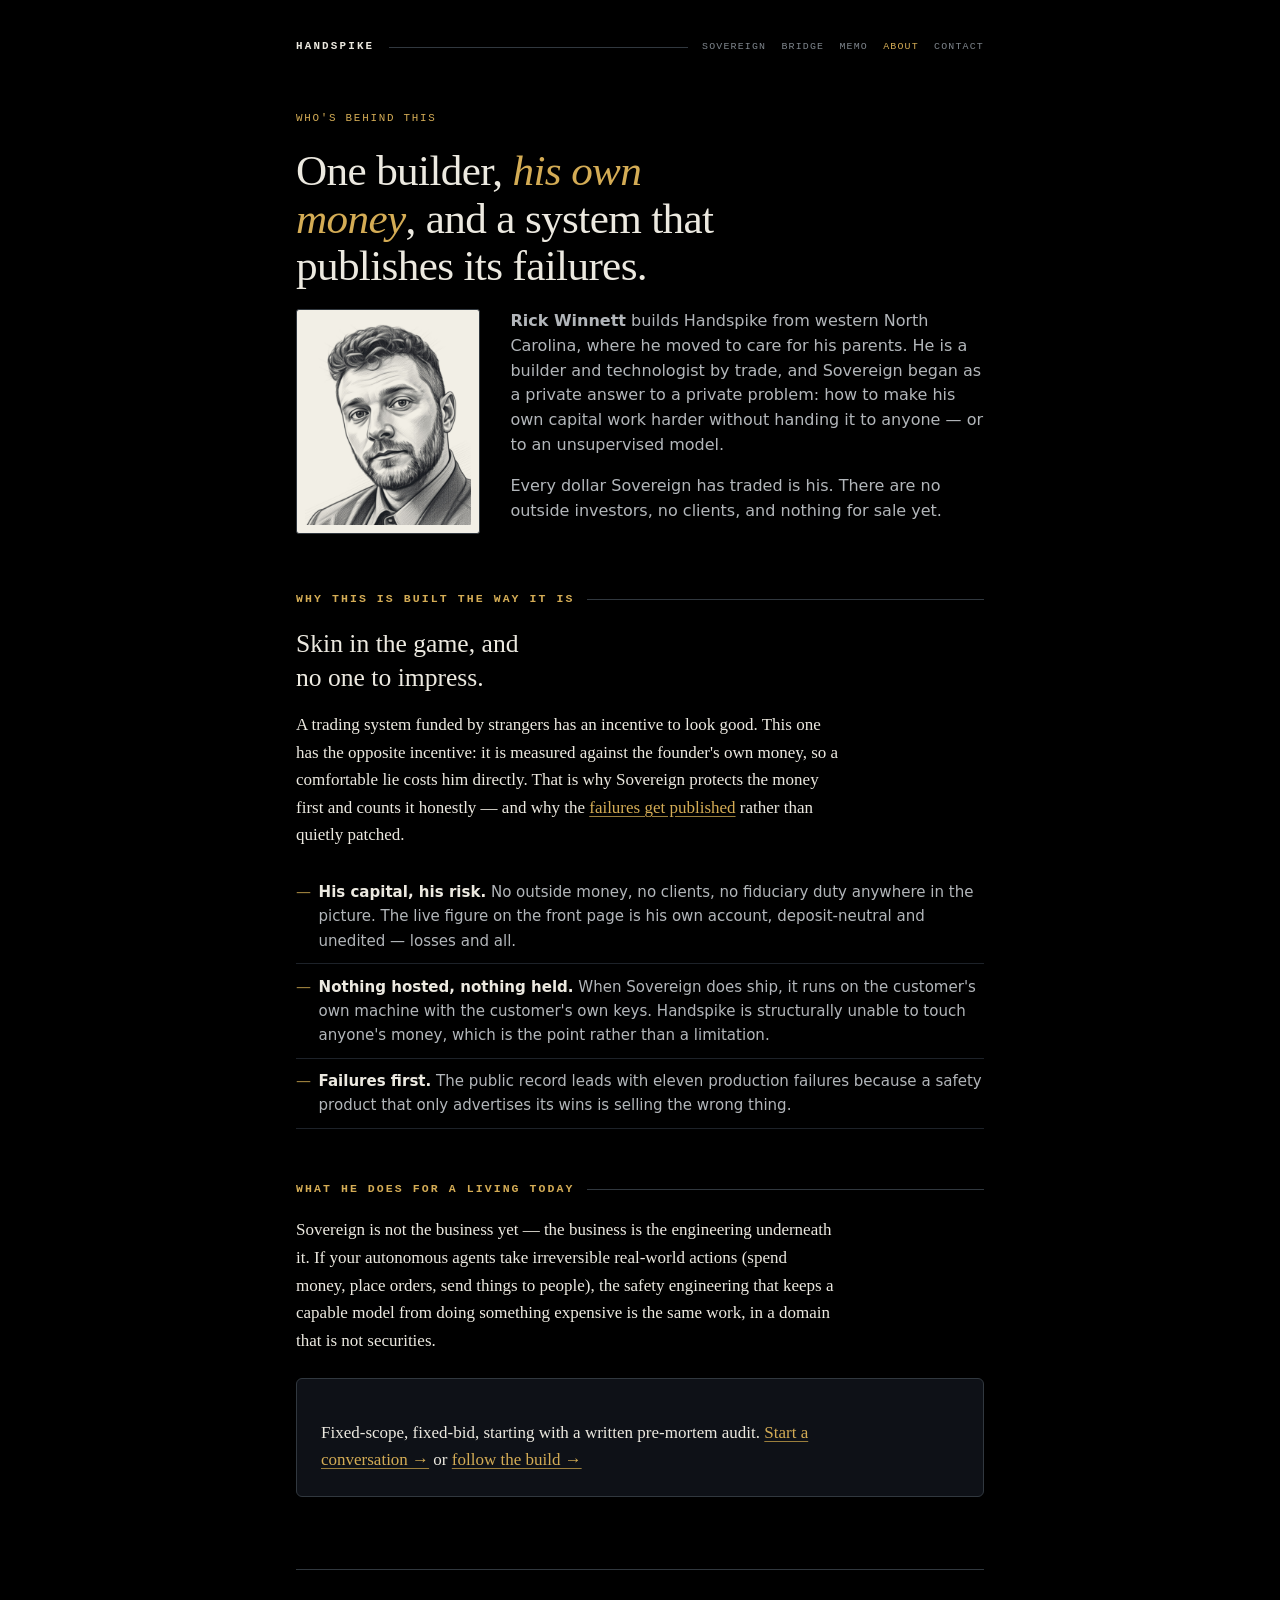
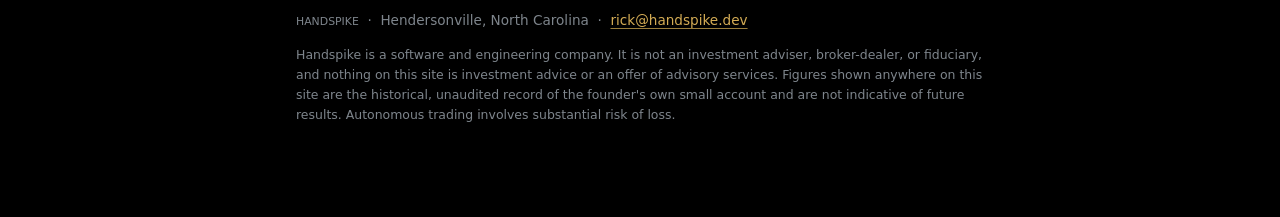
==== commit 588c5cd6: "site: remove the login access - no operator login page or link anywhere on handspike.dev (owner 2026" ====
--- a/about.html
+++ b/about.html
@@ -84,7 +84,6 @@
     <a href="/eleven-failures.html">Memo</a>
     <a href="/about.html" aria-current="page" class="cur">About</a>
     <a href="/contact.html">Contact</a>
-    <a class="op" href="/login.html">Operator&nbsp;login</a>
   </nav>
 </header>
 
--- a/site.css
+++ b/site.css
@@ -12,9 +12,9 @@
 
    THE RULE THIS FILE ESTABLISHES: chrome lives here, page-specific styling stays inline. This is
    linked BEFORE each page's own <style>, so anything a page genuinely needs to differ on it simply
-   restates — no !important, no specificity games. Three pages legitimately differ and do exactly
-   that: login re-centres <body> as a grid and re-sizes .fine, and eleven-failures.html carries its
-   own accent (--signal) and a taller .shell.
+   restates — no !important, no specificity games. eleven-failures.html legitimately differs and does
+   exactly that: it carries its own accent (--signal) and a taller .shell. (The login page that
+   re-centred <body> was removed with the site's login access, owner 2026-11-01.)
 
    WHAT MUST NOT HAPPEN AGAIN: do not paste a masthead into a page. If the header needs to change, it
    changes HERE, once. A rule in this file that a page overrides is fine and visible; a second copy of
@@ -86,9 +86,6 @@
    middle of itself. */
 header.mast nav a{ color:var(--ink-3); text-decoration:none; white-space:nowrap; }
 header.mast nav a:hover{ color:var(--brass); }
-header.mast nav a.op{ color:var(--brass); border:1px solid var(--rule);
-  padding:.4em .75em; border-radius:3px; }
-header.mast nav a.op:hover{ border-color:var(--brass-dim); }
 /* THE CURRENT PAGE STAYS IN THE NAV, MARKED. Both selectors, because some pages carry the class and
    some carry only the attribute. */
 header.mast nav a.cur,
